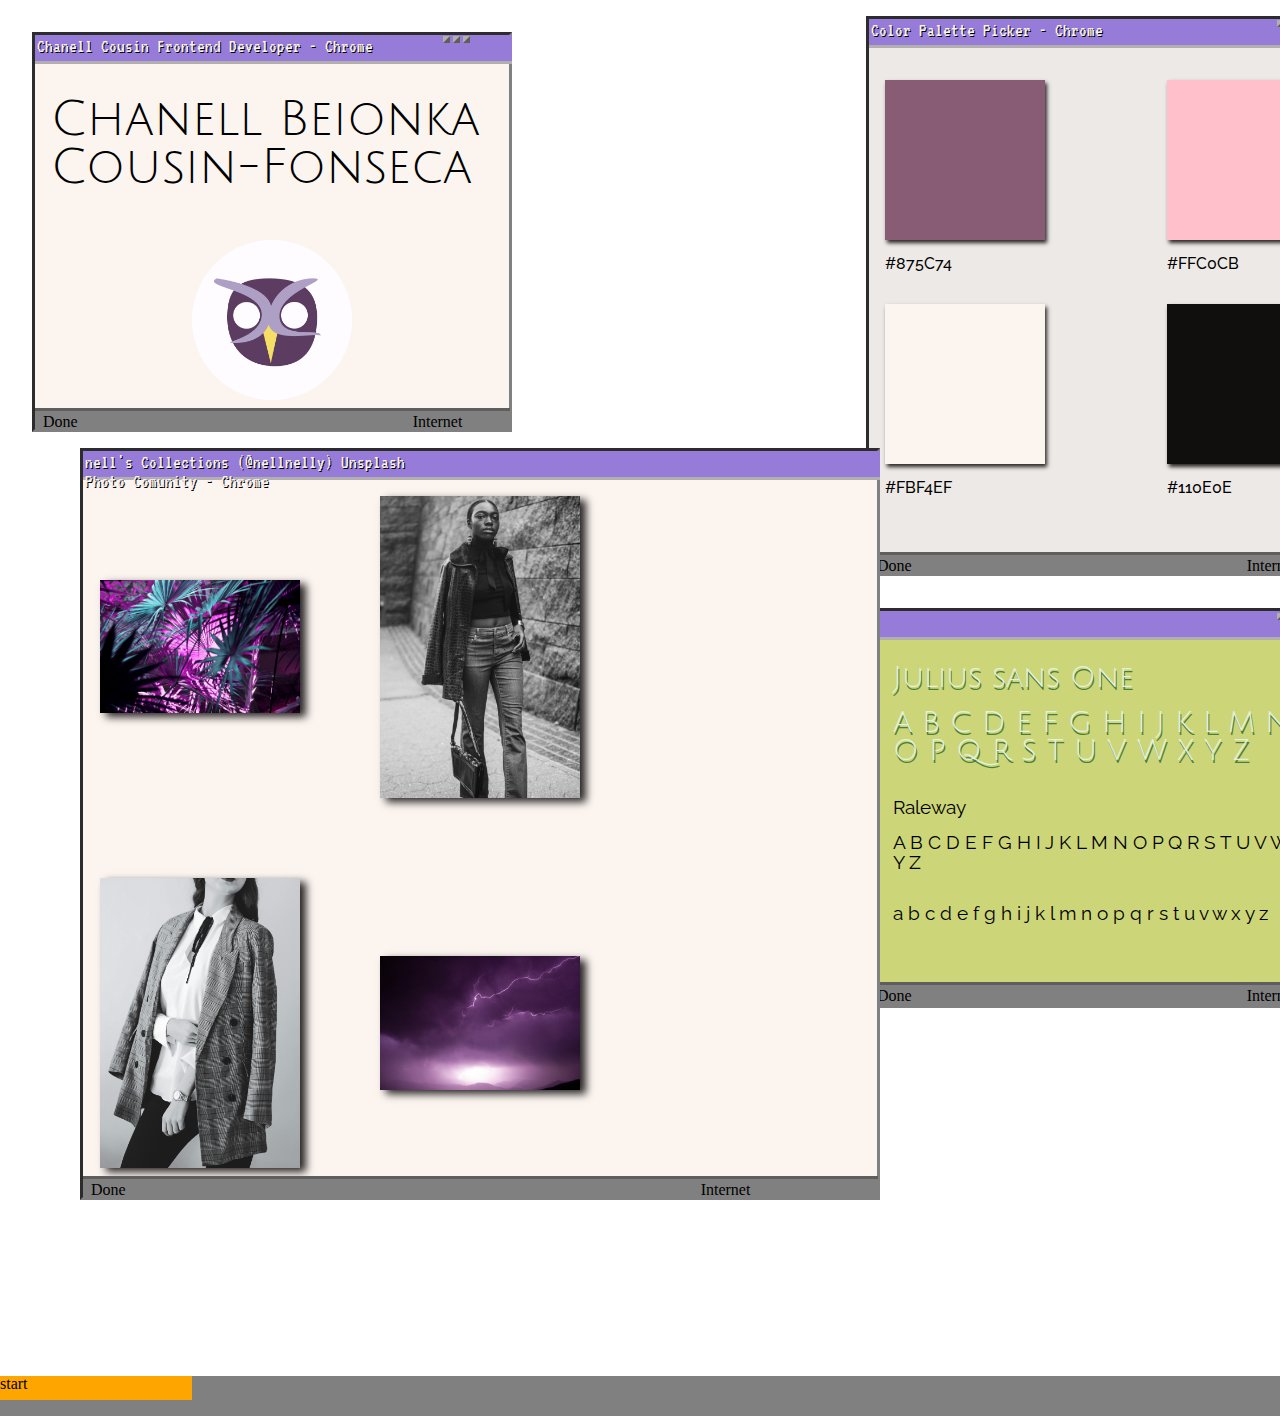
==== index.html @ f25ce116 "push" ====
<!DOCTYPE html>
<html lang="en">
    <head>
        <meta charset="UTF-8">
        <meta name="viewport" content="width=device-width, initial-scale=1.0">
        <title>Personal Brand Style Guide</title>
        <link rel="stylesheet" href="reset.css">
        <link rel="stylesheet" href="style.css">
        <link rel="icon" type="image" href="images/ChanellCousinLogo.png">
        <script src="https://kit.fontawesome.com/b9b6d2857e.js" crossorigin="anonymous"></script>
    </head>
    <body>
        <main>
            <section id="four_boxes">
                <!-- my name and logo -->
                <section id="one">
                    <!-- flexbox -->
                    <div class="top_taskbar">
                        <p class="browser_title">
                            Chanell Cousin Frontend Developer - Chrome
                        </p> 
                         <div class="top_taskbar2" id="top_taskbar2_one">
                            <div class="taskbar_symbol">
                                <i class="fa-solid fa-minus" class="minus_down"></i>
                            </div>
        
                            <div class="taskbar_symbol">
                                <i class="fa-regular fa-square"></i>
                            </div>
        
                            <div class="taskbar_symbol">
                                <i class="fa-solid fa-xmark"></i>
                            </div> 
                        </div> 
                    </div>

                   <h1 id="name">
                        Chanell Beionka Cousin-Fonseca
                   </h1>

                   <img 
                        src="images/ChanellCousinLogo.png" 
                        alt="A picture of Phillip."
                        id="phillip"
                   >



                    <div class="bottom_taskbar">
                        <div class="bottom_taskbar2">
                            <div class="inset">
                                <i class="fa-solid fa-file"></i>
                                <p>Done</p>
                                <div class="spacing"></div>
                                <i class="fa-solid fa-earth-africa"></i>
                                <p>Internet</p>
                            </div>
                          
                        </div>
                    </div>
                        
                </section>

                <!-- color palette -->
                <section id="two">
                    <div class="top_taskbar">
                        <p class="browser_title" id="colorpicker">
                            Color Palette Picker - Chrome
                        </p> 
                        <div class="top_taskbar2" id="top_taskbar2_two">
                            <div class="taskbar_symbol">
                                <i class="fa-solid fa-minus" class="minus_down"></i>
                            </div>
        
                            <div class="taskbar_symbol">
                                <i class="fa-regular fa-square"></i>
                            </div>
        
                            <div class="taskbar_symbol">
                                <i class="fa-solid fa-xmark"></i>
                            </div> 
                        </div>
                    </div>

                    <aside id="block_blocks">
                        <div class="blockpurple">
                            <div class="color_blocks" id="block1"></div>
                            <p class="color_hex">#875C74</p>
                        </div>
                        
                        <div class="blockpink">
                            <div class="color_blocks" id="block2"></div>
                            <p class="color_hex">#FFC0CB</p>
                        </div>

                       
                        <div class="blockwhite">
                            <div class="color_blocks" id="block3"></div>
                            <p class="color_hex">#FBF4EF</p>

                        </div>
                       
                        <div class="blockblack">
                            <div class="color_blocks" id="block4"></div>
                            <p class="color_hex">#110E0E</p>

                        </div>
    
                      

                    </aside>

                   

                    <div class="bottom_taskbar" id="bottom_two">
                        <div class="bottom_taskbar2">
                            <div class="inset">
                                <i class="fa-solid fa-file"></i>
                                <p>Done</p>
                                <div class="spacing"></div>
                                <i class="fa-solid fa-earth-africa"></i>
                                <p>Internet</p>
                            </div>
                          
                        </div>
                    </div>
                        
    
                </section>

                <!-- moodboard -->
                <section id="three">
                    <div class="top_taskbar" id="top_taskbar_mood">
                        <!-- <div class="moodmood"> -->
                            <p class="browser_title" id="mood_title">
                                nell's Collections (@nellnelly) Unsplash Photo Comunity - Chrome
                            </p> 

                        <!-- </div>
                            -->
                        <div class="top_taskbar2" id="top_taskbar2_mood">
                            <div class="taskbar_symbol" id="taskbar_symbol_mood">
                                <i class="fa-solid fa-minus" class="minus_down"></i>
                            </div>
        
                            <div class="taskbar_symbol">
                                <i class="fa-regular fa-square"></i>
                            </div>
        
                            <div class="taskbar_symbol">
                                <i class="fa-solid fa-xmark"></i>
                            </div> 
                        </div>
                    </div>
                   

                    <div id="img_container">
                        <img id="pic1" src="images/pic1.jpg" alt="">
                        <img id="pic2" src="images/pic2.jpg" alt="">
                        <img id="pic3" src="images/pic3.jpg" alt="">
                        <img id="pic4" src="images/pic4.jpg" alt="">
                        <img id="pic5" src="images/pic5.jpg" alt="">
                        <img id="pic6" src="images/pic6.jpg" alt="">

                    </div>

                  

                    <div class="bottom_taskbar"  id="bottom_three">
                        <div class="bottom_taskbar2">
                            <div class="inset">
                                <i class="fa-solid fa-file"></i>
                                <p>Done</p>
                                <div class="spacing" id="spacing_three"></div>
                                <i class="fa-solid fa-earth-africa"></i>
                                <p>Internet</p>
                            </div>
                          
                        </div>
                    </div>
                        
                </section>

                <!-- font pair -->
                <section id="four">
                    <div class="top_taskbar">
                        <div class="top_taskbar2">
                            <div class="taskbar_symbol">
                                <i class="fa-solid fa-minus" class="minus_down"></i>
                            </div>
        
                            <div class="taskbar_symbol">
                                <i class="fa-regular fa-square"></i>
                            </div>
        
                            <div class="taskbar_symbol">
                                <i class="fa-solid fa-xmark"></i>
                            </div> 
                        </div>
                    </div>

                   <aside id="two_fonts">
                    <div class="julius">

                        <p class="julius_title">Julius sans One</p>
                        <p id="uppercase">
                           A B C D E F G H I J K L M N O P Q R S T U V W X Y Z
                        </p>

                       


                    </div>

                    <div class="raleway">
                        <p class="raleway_title">Raleway</p>

                        <p id="uppercase1">
                            A B C D E F G H I J K L M N O P Q R S T U V W X Y Z
                         </p>
 
                         <div id="lowercase1">
                             A B C D E F G H I J K L M N O P Q R S T U V W X Y Z
 
                         </div>

                    </div>

                   </aside>

                    <div class="bottom_taskbar" id="bottom_four">
                        <div class="bottom_taskbar2" >
                            <div class="inset">
                                <i class="fa-solid fa-file"></i>
                                <p>Done</p>
                                <div class="spacing"></div>
                                <i class="fa-solid fa-earth-africa"></i>
                                <p>Internet</p>
                            </div>
                          
                        </div>
                    </div>
                </section>
            </section>
            
        </main>

        
        <footer>
            <div id="startbttn">start</div>

        </footer>
        
    </body>
</html>
---- style.css ----
@import url('https://fonts.googleapis.com/css2?family=Julius+Sans+One&family=Raleway:ital,wght@0,100..900;1,100..900&display=swap');
@import url('https://fonts.googleapis.com/css2?family=VT323&display=swap');



* {
    box-sizing: border-box;
    margin: 0;
    padding: 0;
}

/* Grid start */

#four_boxes {
    display: grid;
    grid-template-columns: 850px 1fr 1fr; 
    grid-template-areas: "one  two"
    " three four" ;
}

/* my name and logo */
#one {
    background-color:#FBF4EF;
    width: 30rem;
    height: 25rem;
    margin: 2rem;
    grid-area: one;
    border: 3px solid grey;
    border-style: inset;
}

.top_taskbar {
   height: 1.8rem;
   width: 29.8rem;
   background-color: #977bd9;
   border-bottom: 3px solid rgb(179, 175, 175);
   border-style: inset;
 
}



#top_taskbar_mood {
    display: flex;
    gap: .2rem;
    /* margin-bottom: 8rem;  */
    width: 49.8rem;
   
    
} 


#top_taskbar2_mood{
    
    position: relative;
    right: 60.2rem;
}





.top_taskbar2 {
    display: flex;
    gap: .2rem;
    margin-left: 25.5rem;
}

#top_taskbar2_one {
    position: relative;
    bottom: 1.5rem;
}

#top_taskbar2_two {
    position: relative;
    bottom: 1.5rem;
   
}

/* bottom taskbar */

.bottom_taskbar {
    background-color: grey;
    height: 1.5rem;
    width: 29.7rem;
    position: relative;
    top: .5rem;
}

#bottom_two {
    position: relative;
    top: 3.5rem;
}

#bottom_three {
    background-color: grey;
    height: 1.5rem;
    width: 49.7rem;
    position: relative;
    
}

#bottom_four {
    position: relative;
    top: 2.2rem;
}


.inset {
    display: flex;
    gap: 5px;
    padding: 3px;
    border-top: 3px solid rgb(179, 175, 175);
    border-style: inset;
}

.spacing {
    width: 20rem;
}

#spacing_three {
    width: 35rem;
}

.fa-earth-africa {
    color: rgb(45, 39, 162);
}

.fa-file {
    color: white;
}



.taskbar_symbol {
    background-color: grey;
    padding: .5px;
    margin-top: 2px;
    border: 3px solid rgb(179, 175, 175);
    border-style:outset;
}

/* color palette */
#two {
    background-color: #ede9e6;
    width: 30rem;
    height: 35rem;
    margin: 1rem;
    grid-area: two;
    position: relative;
    z-index: 1;
    border: 3px solid grey;
    border-style: inset;
}

/* moodboard */
#three {
    background-color: #FBF4EF;
    width: 50rem;
    height: 47rem;
    margin: 1rem;
    grid-area: three;
    position: relative;
    left: 4rem;
    bottom: 10rem;
    z-index: 2;
    border: 3px solid grey;
    border-style: inset;

}

/* font pairs */
#four {
    background-color: rgb(204, 214, 121);
    width: 30rem;
    height: 25rem;
    margin: 1rem;
    grid-area: four;
    position: relative;
    z-index: 1;
    border: 3px solid grey;
    border-style: inset;
}

#two_fonts {
    display: flex;
    padding: 1rem;
    gap: 1rem;
    flex-direction: column;
    justify-content: center;
    align-items: center;
}

.julius {
    font-family: Julius sans one, Georgia, 'Times New Roman', Times, serif;
    padding: .5rem;
    text-shadow: 1px 3px #4a7e3c;
    font-size: 1.8rem;
    color:  #e4f1df; 
}
 

.julius_title {
    padding-bottom: 1rem;
}

.raleway_title {
    padding-bottom: 1rem;
}


.raleway {
    font-family: Raleway, Cambria, Cochin, Georgia, Times, 'Times New Roman', serif;
    padding: .5rem;
    font-size: 1.2rem;
   
}

#lowercase1 {
    text-transform: lowercase;
    padding-top: 2rem
}

/* box one code */

#name {
    font-size: 3rem;
    font-family: Julius Sans One, Georgia,
    'Times New Roman', Times, serif;
    margin-top: 1rem;
    padding: 1rem;
}

#phillip {
    width: 10rem;
    display: block;
    margin-left: auto;
    margin-right: auto;
    margin-top: 2rem;
}

.browser_title {
    font-family: Vt323;
    padding: 2px;
    font-size: 1.2rem;
    color: #f7f1f1;
    text-shadow: 1px 1px black;
    width: 80rem;
}

/* End box one */


/* box two */

.color_blocks {
    width: 10rem;
    height: 10rem;
}

.color_hex{
    font-family: Raleway, 'Franklin Gothic Medium', 
    'Arial Narrow', Arial, sans-serif;
    font-weight: 500;
    margin-top: 1rem;
    
}

#block_blocks {
    display: grid;
    grid-template-columns: 250px 1fr;
    grid-template-areas: "block" ;
    padding-left: 1rem;
    padding-top: 2rem;
    gap: 2rem;
}

#block1 {
    background-color: #875c74;
    grid-area: block1;
    box-shadow: 2px 3px 4px rgb(41, 38, 38);
}


#block2 {
    background-color: #ffc0cb;
    grid-area: block2;
    box-shadow: 2px 3px 4px rgb(41, 38, 38);
}


#block3 {
    background-color: #fbf4ef;
    grid-area: block3;
    box-shadow: 2px 3px 4px rgb(41, 38, 38);
}

#block4 {
    background-color: #110e0e;
    grid-area: block4;
    box-shadow: 2px 3px 4px rgb(41, 38, 38);
}


/* box two end */

/* box three start */
#img_container {
    display: grid;
    grid-template-columns: 150px 150px 150px;
    grid-template-areas: "pic4 pic5 pic2"
    "pic1 pic6 pic3" ;
    gap: 5rem;
    margin-top: 1rem;
}

#img_container {
    display: flex;
    align-items: center;
    justify-content: center;
    flex-wrap: wrap;
}

#pic1 {
    grid-area: pic1;
    width: 200px;
    box-shadow: 6px 4px 8px rgb(41, 38, 38);
}

#pic2 {
    grid-area: pic2;
    width: 200px;
    box-shadow: 6px 4px 8px rgb(41, 38, 38);
}

#pic3 {
    grid-area: pic3;
    width: 200px;
    box-shadow: 6px 4px 8px rgb(41, 38, 38);
}

#pic4 {
    grid-area: pic4;
    width: 200px;
    box-shadow: 6px 4px 8px rgb(41, 38, 38);
}

#pic5 {
    grid-area: pic5;
    width: 200px;
    box-shadow: 6px 4px 8px rgb(41, 38, 38);
}

#pic6 {
    grid-area: pic6;
    width: 200px;
    box-shadow: 6px 4px 8px rgb(41, 38, 38);
}

/* box three end */

/* footer */

footer {
    height: 2.5rem;
    background-color: grey;
}

#startbttn {
    width: 12rem;
    height: 1.5rem;
    background-color: orange;
}
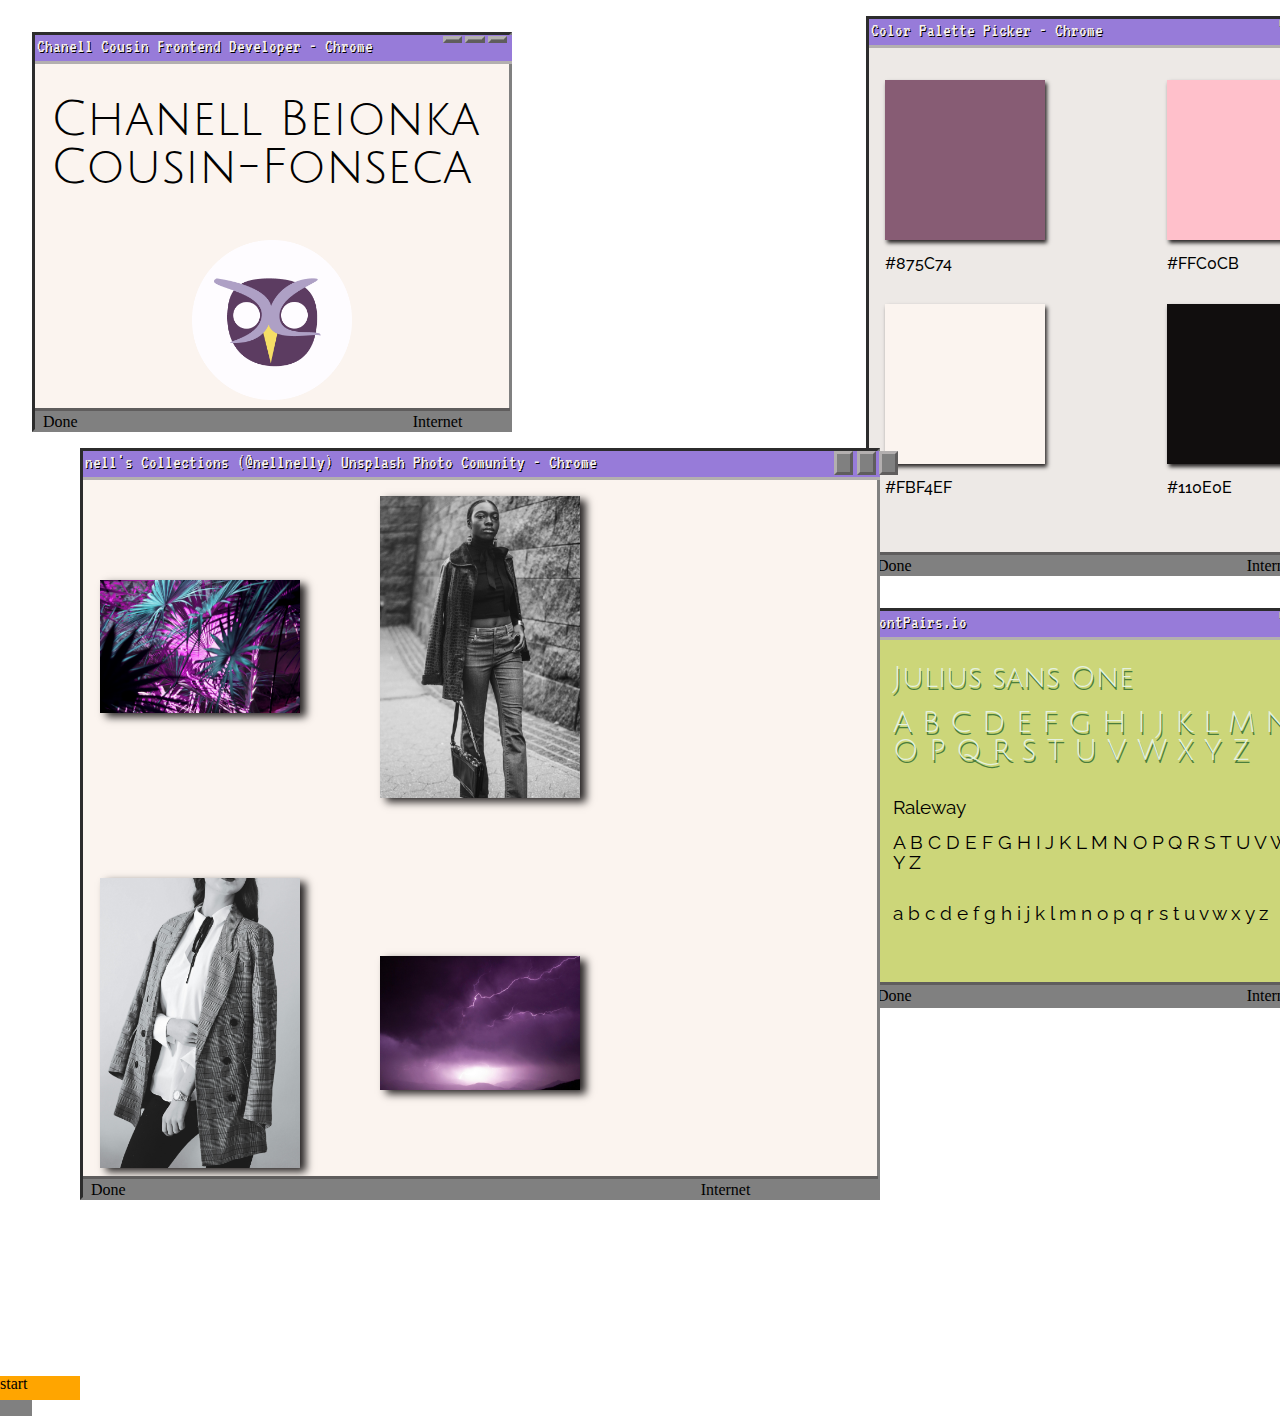
==== commit 4b5971f4: "jhygukh" ====
--- a/index.html
+++ b/index.html
@@ -19,7 +19,7 @@
                         <p class="browser_title">
                             Chanell Cousin Frontend Developer - Chrome
                         </p> 
-                         <div class="top_taskbar2" id="top_taskbar2_one">
+                          <div class="top_taskbar2" id="top_taskbar2_one"> 
                             <div class="taskbar_symbol">
                                 <i class="fa-solid fa-minus" class="minus_down"></i>
                             </div>
@@ -67,7 +67,7 @@
                         <p class="browser_title" id="colorpicker">
                             Color Palette Picker - Chrome
                         </p> 
-                        <div class="top_taskbar2" id="top_taskbar2_two">
+                        <div class="top_taskbar2" id="top_taskbar2_two"> 
                             <div class="taskbar_symbol">
                                 <i class="fa-solid fa-minus" class="minus_down"></i>
                             </div>
@@ -127,31 +127,30 @@
                         
     
                 </section>
+                  
 
                 <!-- moodboard -->
                 <section id="three">
                     <div class="top_taskbar" id="top_taskbar_mood">
-                        <!-- <div class="moodmood"> -->
-                            <p class="browser_title" id="mood_title">
+                         <p class="browser_title" id="mood_title">
                                 nell's Collections (@nellnelly) Unsplash Photo Comunity - Chrome
-                            </p> 
-
-                        <!-- </div>
-                            -->
-                        <div class="top_taskbar2" id="top_taskbar2_mood">
-                            <div class="taskbar_symbol" id="taskbar_symbol_mood">
-                                <i class="fa-solid fa-minus" class="minus_down"></i>
-                            </div>
-        
-                            <div class="taskbar_symbol">
-                                <i class="fa-regular fa-square"></i>
-                            </div>
-        
-                            <div class="taskbar_symbol">
-                                <i class="fa-solid fa-xmark"></i>
-                            </div> 
-                        </div>
-                    </div>
+                            </p>  
+                       
+                        <div class="top_taskbar2" id="top_taskbar2_three"> 
+                            <div class="taskbar_symbol">
+                                <i class="fa-solid fa-minus" class="minus_down"></i>
+                            </div>
+        
+                            <div class="taskbar_symbol">
+                                <i class="fa-regular fa-square"></i>
+                            </div>
+        
+                            <div class="taskbar_symbol">
+                                <i class="fa-solid fa-xmark"></i>
+                            </div> 
+                        </div>
+                    </div>
+                     
                    
 
                     <div id="img_container">
@@ -184,7 +183,10 @@
                 <!-- font pair -->
                 <section id="four">
                     <div class="top_taskbar">
-                        <div class="top_taskbar2">
+                        <p class="browser_title">
+                            FontPairs.io
+                        </p> 
+                        <div class="top_taskbar2" id="top_taskbar2_four"> 
                             <div class="taskbar_symbol">
                                 <i class="fa-solid fa-minus" class="minus_down"></i>
                             </div>
--- a/style.css
+++ b/style.css
@@ -1,7 +1,5 @@
 @import url('https://fonts.googleapis.com/css2?family=Julius+Sans+One&family=Raleway:ital,wght@0,100..900;1,100..900&display=swap');
 @import url('https://fonts.googleapis.com/css2?family=VT323&display=swap');
-
-
 
 * {
     box-sizing: border-box;
@@ -35,46 +33,41 @@
    background-color: #977bd9;
    border-bottom: 3px solid rgb(179, 175, 175);
    border-style: inset;
- 
-}
-
-
+}
 
 #top_taskbar_mood {
     display: flex;
     gap: .2rem;
-    /* margin-bottom: 8rem;  */
     width: 49.8rem;
-   
-    
-} 
-
-
-#top_taskbar2_mood{
-    
-    position: relative;
-    right: 60.2rem;
-}
-
-
-
-
-
-.top_taskbar2 {
+}  
+
+ .top_taskbar2 {
     display: flex;
     gap: .2rem;
-    margin-left: 25.5rem;
-}
+}  
 
 #top_taskbar2_one {
     position: relative;
     bottom: 1.5rem;
+    left: 25.5rem;
 }
 
 #top_taskbar2_two {
     position: relative;
     bottom: 1.5rem;
-   
+    left: 25.6rem;
+}
+
+#top_taskbar2_three {
+    position: relative;
+    bottom: 0.1rem;
+    left: 14.5rem;
+}
+
+#top_taskbar2_four {
+    position: relative;
+    bottom: 1.5rem;
+    left: 25.6rem;
 }
 
 /* bottom taskbar */
@@ -105,7 +98,6 @@
     top: 2.2rem;
 }
 
-
 .inset {
     display: flex;
     gap: 5px;
@@ -129,15 +121,14 @@
 .fa-file {
     color: white;
 }
-
-
 
 .taskbar_symbol {
     background-color: grey;
     padding: .5px;
     margin-top: 2px;
     border: 3px solid rgb(179, 175, 175);
-    border-style:outset;
+    border-style: outset;
+    width: 1.2rem;
 }
 
 /* color palette */
@@ -199,7 +190,6 @@
     color:  #e4f1df; 
 }
  
-
 .julius_title {
     padding-bottom: 1rem;
 }
@@ -207,13 +197,11 @@
 .raleway_title {
     padding-bottom: 1rem;
 }
-
 
 .raleway {
     font-family: Raleway, Cambria, Cochin, Georgia, Times, 'Times New Roman', serif;
     padding: .5rem;
     font-size: 1.2rem;
-   
 }
 
 #lowercase1 {
@@ -245,7 +233,7 @@
     font-size: 1.2rem;
     color: #f7f1f1;
     text-shadow: 1px 1px black;
-    width: 80rem;
+    /* width: 45rem; */
 }
 
 /* End box one */
@@ -263,7 +251,6 @@
     'Arial Narrow', Arial, sans-serif;
     font-weight: 500;
     margin-top: 1rem;
-    
 }
 
 #block_blocks {
@@ -364,10 +351,11 @@
 footer {
     height: 2.5rem;
     background-color: grey;
+    width:2rem;
 }
 
 #startbttn {
-    width: 12rem;
+    width: 5rem;
     height: 1.5rem;
     background-color: orange;
 }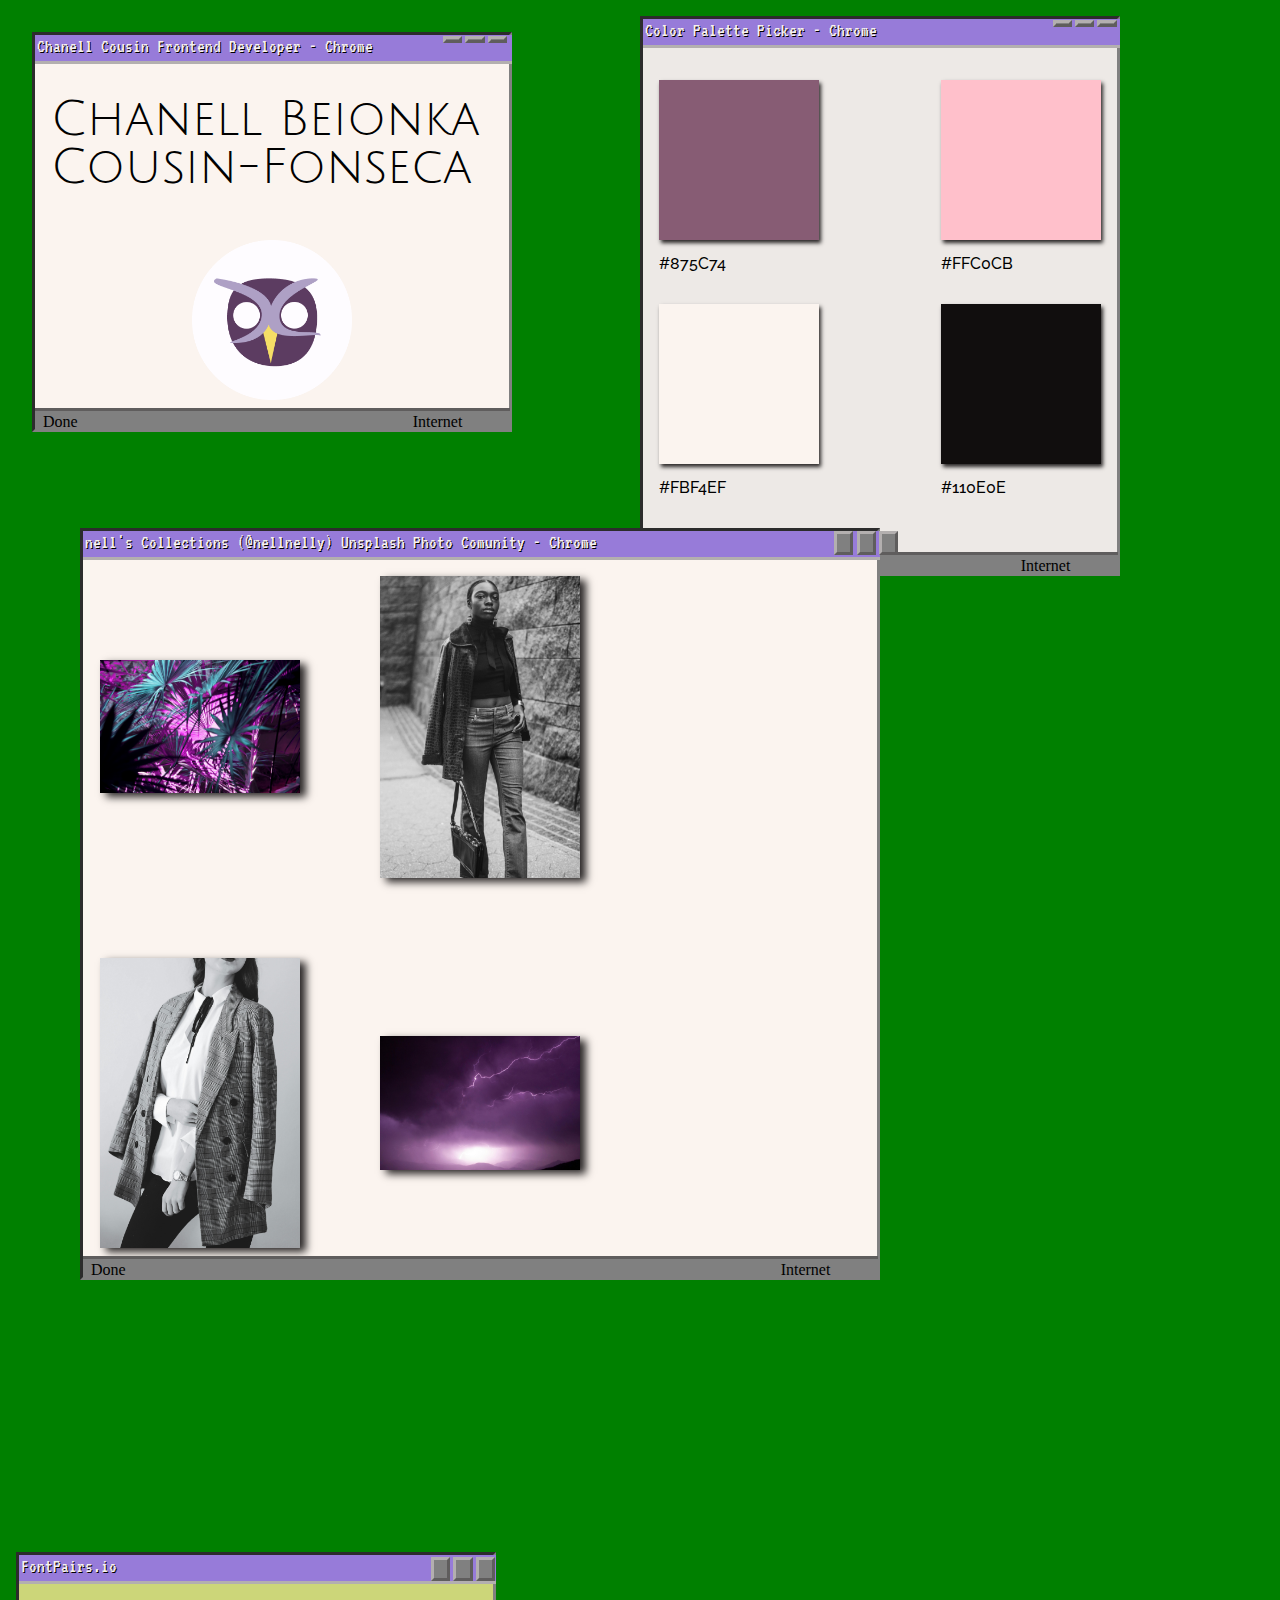
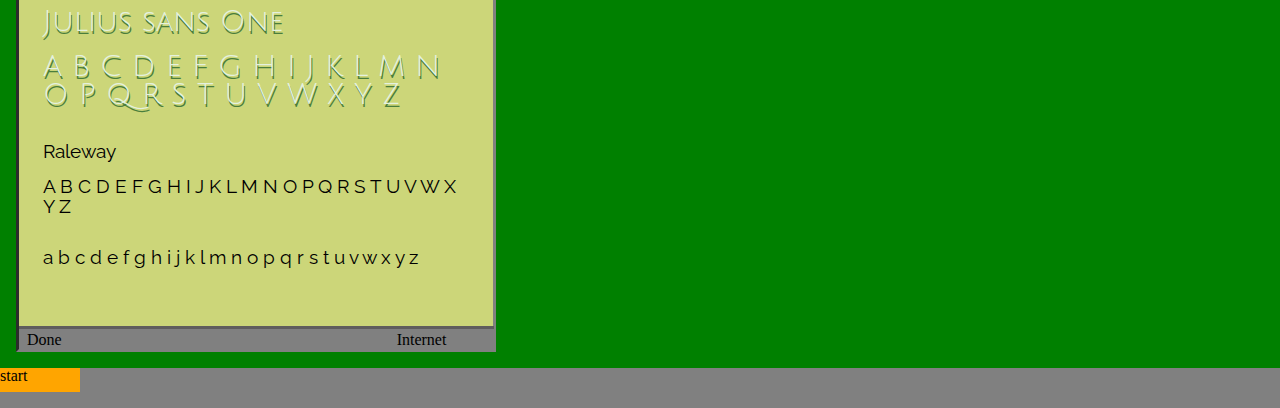
==== commit 661189df: "push" ====
--- a/index.html
+++ b/index.html
@@ -11,8 +11,8 @@
     </head>
     <body>
         <main>
-            <section id="four_boxes">
-                <!-- my name and logo -->
+             <section id="four_boxes">
+                <!-- my name and logo-->
                 <section id="one">
                     <!-- flexbox -->
                     <div class="top_taskbar">
@@ -60,6 +60,7 @@
                     </div>
                         
                 </section>
+                
 
                 <!-- color palette -->
                 <section id="two">
@@ -151,8 +152,6 @@
                         </div>
                     </div>
                      
-                   
-
                     <div id="img_container">
                         <img id="pic1" src="images/pic1.jpg" alt="">
                         <img id="pic2" src="images/pic2.jpg" alt="">
@@ -182,11 +181,11 @@
 
                 <!-- font pair -->
                 <section id="four">
-                    <div class="top_taskbar">
+                    <div class="top_taskbar" id="symbol_title">
                         <p class="browser_title">
                             FontPairs.io
                         </p> 
-                        <div class="top_taskbar2" id="top_taskbar2_four"> 
+                        <div class="top_taskbar2" > 
                             <div class="taskbar_symbol">
                                 <i class="fa-solid fa-minus" class="minus_down"></i>
                             </div>
@@ -208,10 +207,6 @@
                         <p id="uppercase">
                            A B C D E F G H I J K L M N O P Q R S T U V W X Y Z
                         </p>
-
-                       
-
-
                     </div>
 
                     <div class="raleway">
@@ -243,7 +238,7 @@
                         </div>
                     </div>
                 </section>
-            </section>
+            </section> 
             
         </main>
 
@@ -252,6 +247,6 @@
             <div id="startbttn">start</div>
 
         </footer>
-        
+         
     </body>
 </html>--- a/style.css
+++ b/style.css
@@ -7,13 +7,18 @@
     padding: 0;
 }
 
+body {
+    background-color: green;
+}
+
 /* Grid start */
 
 #four_boxes {
-    display: grid;
-    grid-template-columns: 850px 1fr 1fr; 
-    grid-template-areas: "one  two"
-    " three four" ;
+    display: flex;
+    gap: 5rem;
+    flex-wrap: wrap;
+    
+    
 }
 
 /* my name and logo */
@@ -35,6 +40,13 @@
    border-style: inset;
 }
 
+#symbol_title {
+    display: flex;
+    flex-direction: row;
+    gap: 19.5rem;
+
+}
+
 #top_taskbar_mood {
     display: flex;
     gap: .2rem;
@@ -63,12 +75,12 @@
     bottom: 0.1rem;
     left: 14.5rem;
 }
-
+/* 
 #top_taskbar2_four {
     position: relative;
     bottom: 1.5rem;
     left: 25.6rem;
-}
+} */
 
 /* bottom taskbar */
 
@@ -111,7 +123,7 @@
 }
 
 #spacing_three {
-    width: 35rem;
+    width: 40rem;
 }
 
 .fa-earth-africa {
@@ -136,12 +148,11 @@
     background-color: #ede9e6;
     width: 30rem;
     height: 35rem;
-    margin: 1rem;
-    grid-area: two;
     position: relative;
     z-index: 1;
     border: 3px solid grey;
     border-style: inset;
+    margin: 1rem;
 }
 
 /* moodboard */
@@ -233,7 +244,7 @@
     font-size: 1.2rem;
     color: #f7f1f1;
     text-shadow: 1px 1px black;
-    /* width: 45rem; */
+   
 }
 
 /* End box one */
@@ -351,7 +362,7 @@
 footer {
     height: 2.5rem;
     background-color: grey;
-    width:2rem;
+    width: auto;
 }
 
 #startbttn {
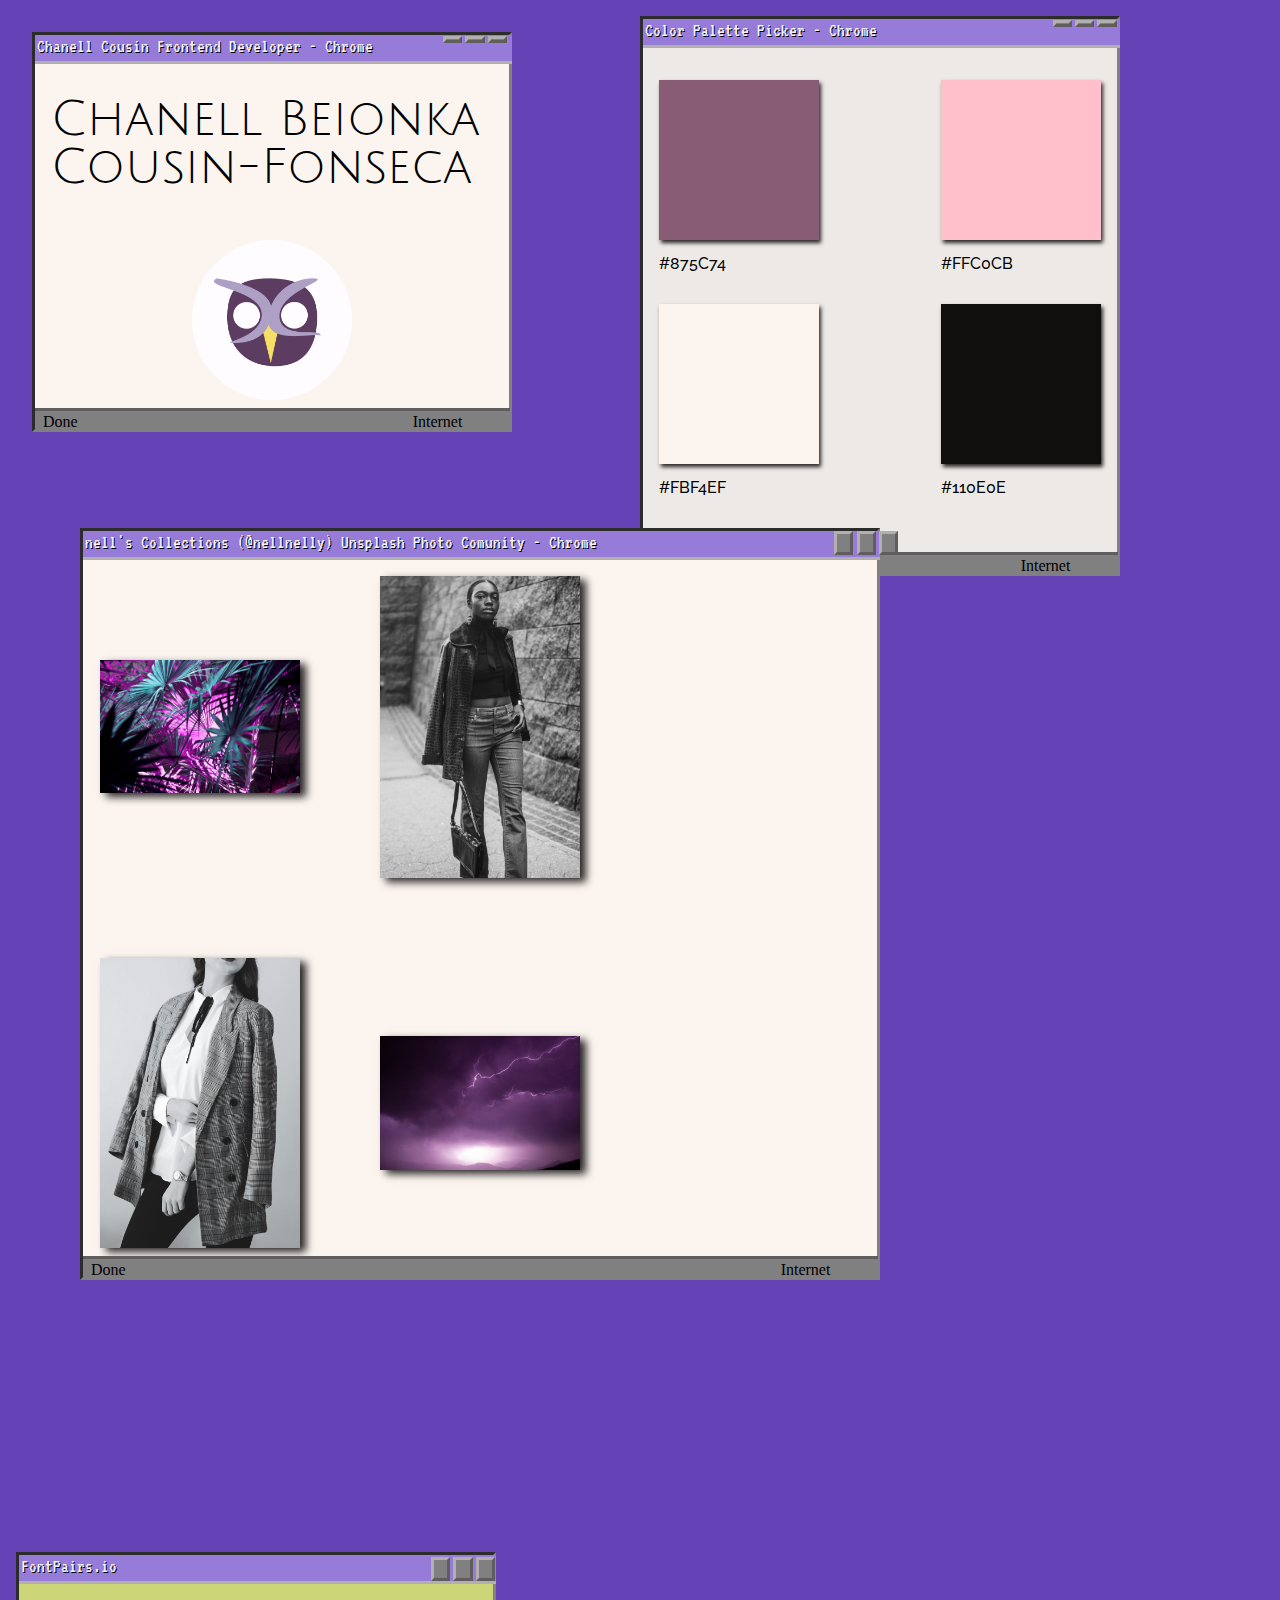
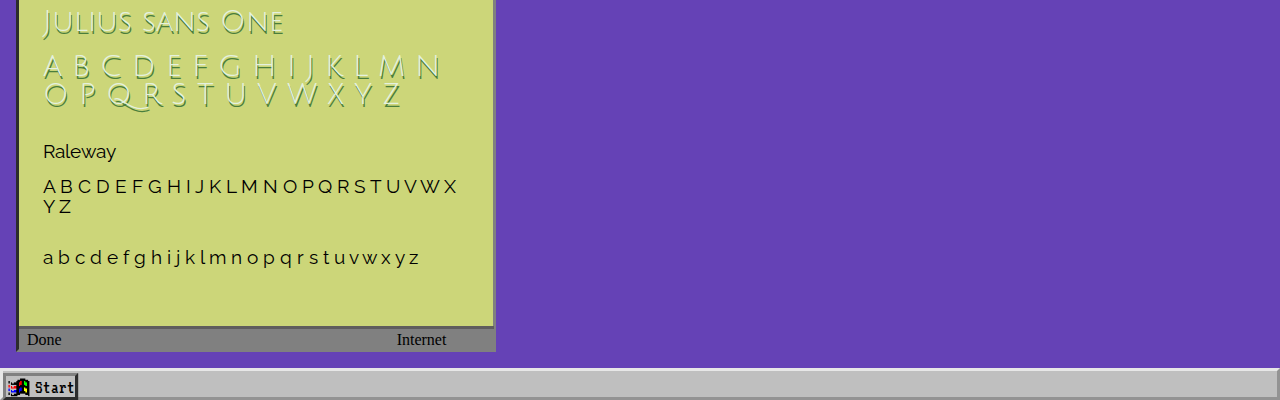
==== commit e8e9b471: "sync" ====
--- a/index.html
+++ b/index.html
@@ -244,7 +244,37 @@
 
         
         <footer>
-            <div id="startbttn">start</div>
+            <div id="start_time">
+                <div id="startbttn">
+                    <div id="flexwindows">
+                        <img 
+                        id="windows_bttn"
+                        src="images/windows 98 start button icon.png"
+                        alt="Windows 98 start button icon"
+                        width="25px"
+                     >
+                    <p>Start</p>
+
+                    </div>
+                   
+                </div>
+                <div class="spacer_start"></div>
+
+                <div id="internet">
+                    <i class="fa-solid fa-envelope"></i>
+                    <i class="fa-brands fa-internet-explorer"></i>
+                </div>
+
+                <div id="calander">
+                    <i class="fa-regular fa-calendar-days"></i>
+                    <i class="fa-solid fa-volume-high"></i>
+                    <!-- Possible clock made with JS -->
+
+
+                </div>
+
+            </div>
+           
 
         </footer>
          
--- a/style.css
+++ b/style.css
@@ -8,7 +8,8 @@
 }
 
 body {
-    background-color: green;
+   background-color: #6542b6;
+   
 }
 
 /* Grid start */
@@ -360,13 +361,61 @@
 /* footer */
 
 footer {
-    height: 2.5rem;
-    background-color: grey;
+    height: 2rem;
+    background-color: #bfbfbf;
     width: auto;
+    border: 3px solid #e7e7e7;
+    border-style: outset;
+    box-shadow: .2px .2px  #f0eeee;
 }
 
 #startbttn {
     width: 5rem;
-    height: 1.5rem;
-    background-color: orange;
+    height: 1.7rem;
+    background-color: #bfbfbf;
+    border: 3px solid grey;
+    border-style: outset;
+    box-shadow: .2px .2px  #363535;
+    position: relative;
+    top: .1rem;
+   
+}
+
+#flexwindows {
+    display: flex;
+    gap: 4px;
+    align-items: flex-start;
+    margin-top: 2px;
+}
+
+#startbttn p {
+    text-align: center;
+    font-family: Vt323;
+    font-size: 1.2rem;
+}
+
+#start_time {
+    display: flex;
+ 
+
+}
+
+#internet {
+    display: flex;
+    gap: .5rem;
+    margin-right: 3rem;
+    margin-left: 1rem;
+    margin-top: 5px;
+
+}
+
+#calander {
+    margin-top: 5px;
+    margin-left: 77rem;
+    border: 3px solid grey;
+    border-style: inset;
+    box-shadow: .2px .2px  #363535;
+    width: 6rem;
+    
+
 }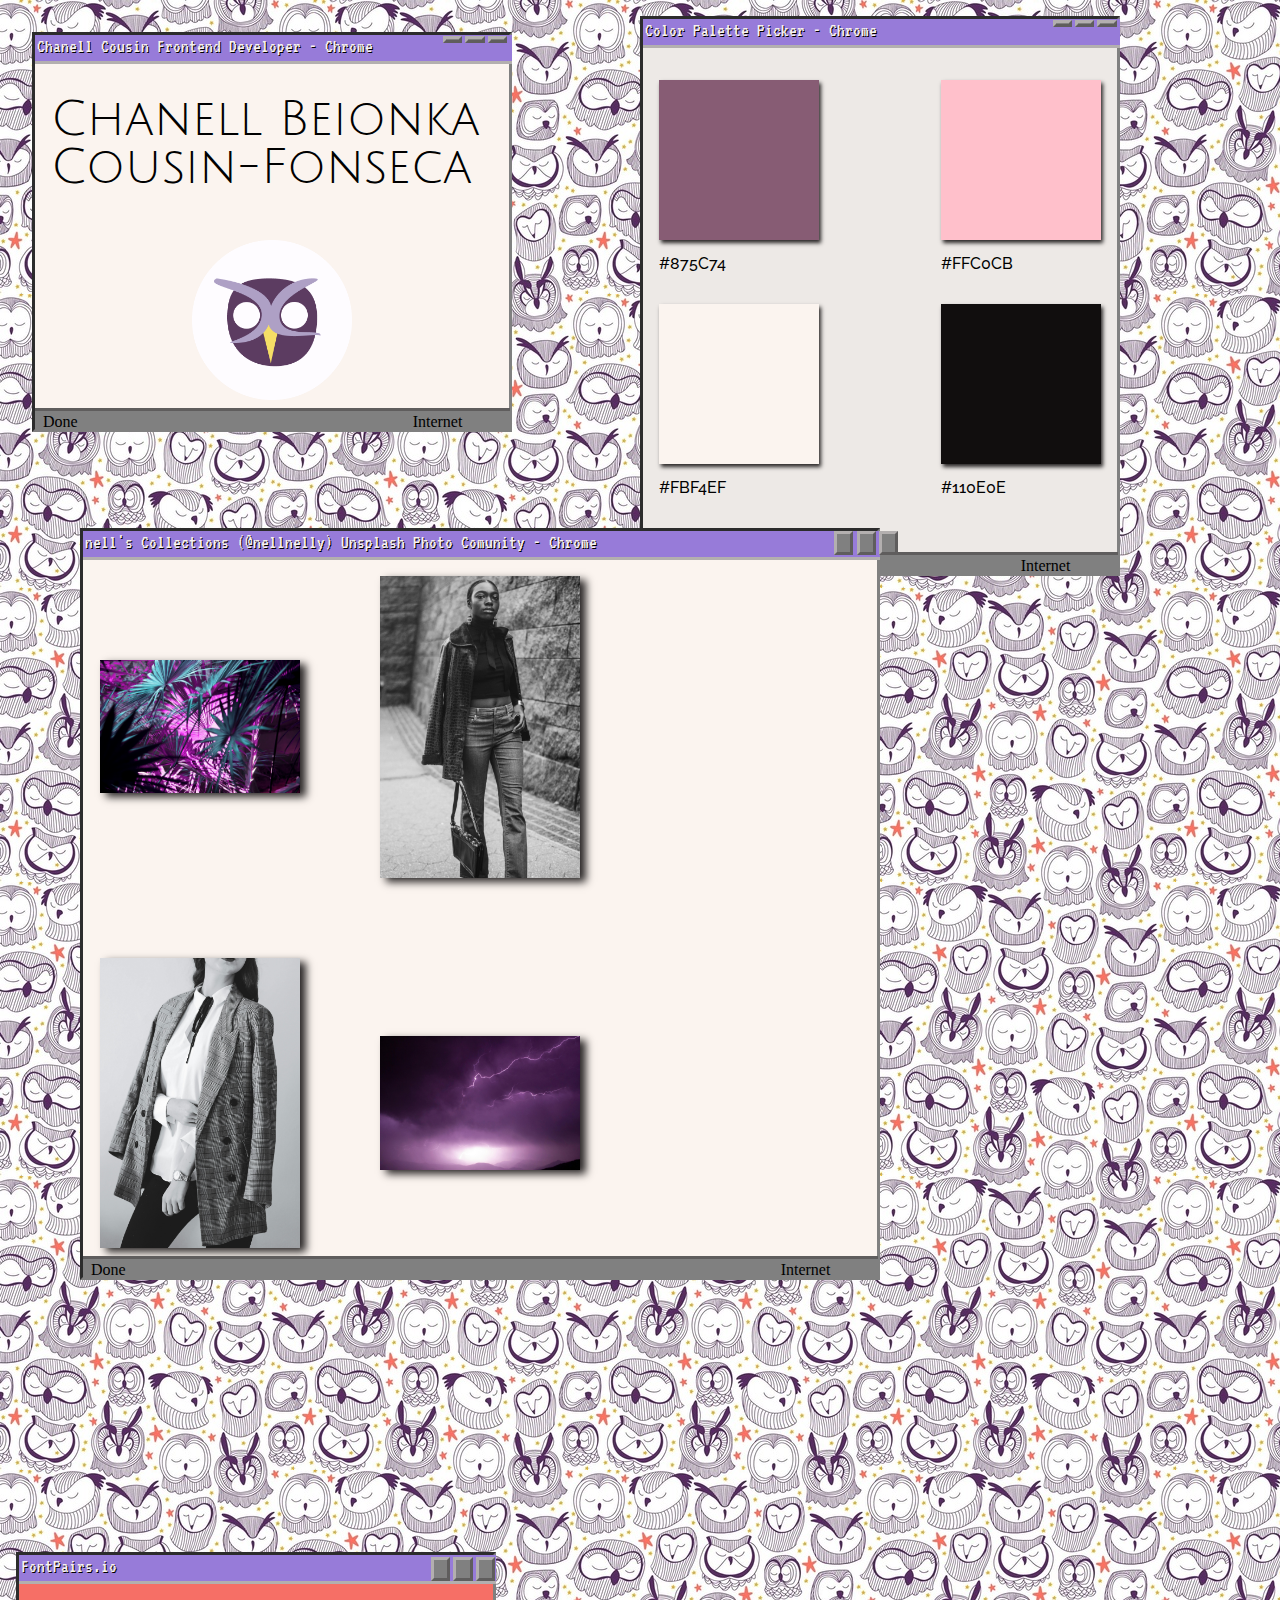
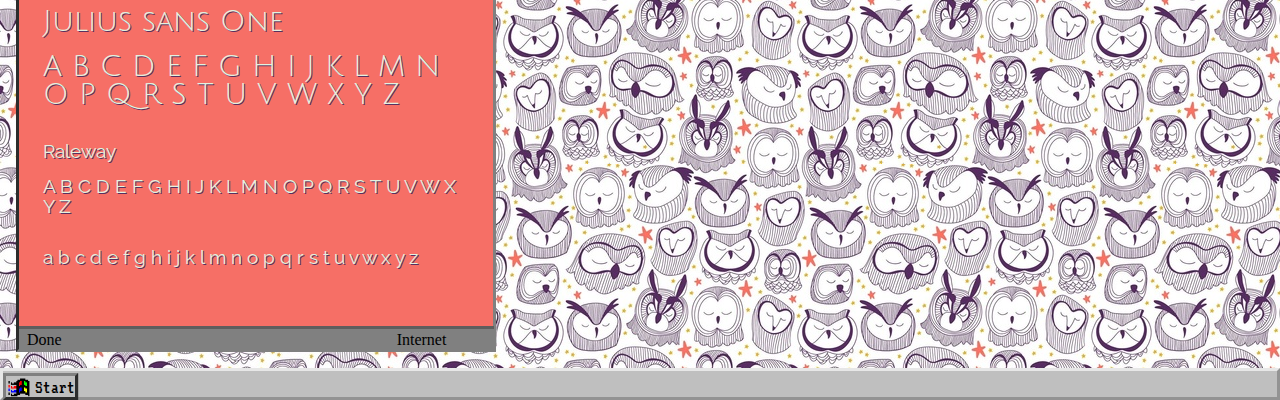
==== commit 1caacc51: "fgdfg" ====
--- a/index.html
+++ b/index.html
@@ -262,7 +262,7 @@
 
                 <div id="internet">
                     <i class="fa-solid fa-envelope"></i>
-                    <i class="fa-brands fa-internet-explorer"></i>
+                    <i class="fa-brands fa-chrome"></i>
                 </div>
 
                 <div id="calander">
--- a/style.css
+++ b/style.css
@@ -8,7 +8,8 @@
 }
 
 body {
-   background-color: #6542b6;
+  background-image: url(images/Majestic\ Slumbering\ Owls.jpg);
+  background-position: cover;
    
 }
 
@@ -174,7 +175,8 @@
 
 /* font pairs */
 #four {
-    background-color: rgb(204, 214, 121);
+    /* background-color: #ccd679; */
+    background-color: #F66F66;
     width: 30rem;
     height: 25rem;
     margin: 1rem;
@@ -197,7 +199,7 @@
 .julius {
     font-family: Julius sans one, Georgia, 'Times New Roman', Times, serif;
     padding: .5rem;
-    text-shadow: 1px 3px #4a7e3c;
+    text-shadow: 1px 1px #58305F;
     font-size: 1.8rem;
     color:  #e4f1df; 
 }
@@ -214,6 +216,8 @@
     font-family: Raleway, Cambria, Cochin, Georgia, Times, 'Times New Roman', serif;
     padding: .5rem;
     font-size: 1.2rem;
+    color:  #e4f1df; 
+    text-shadow: 1px 1px #58305F;
 }
 
 #lowercase1 {
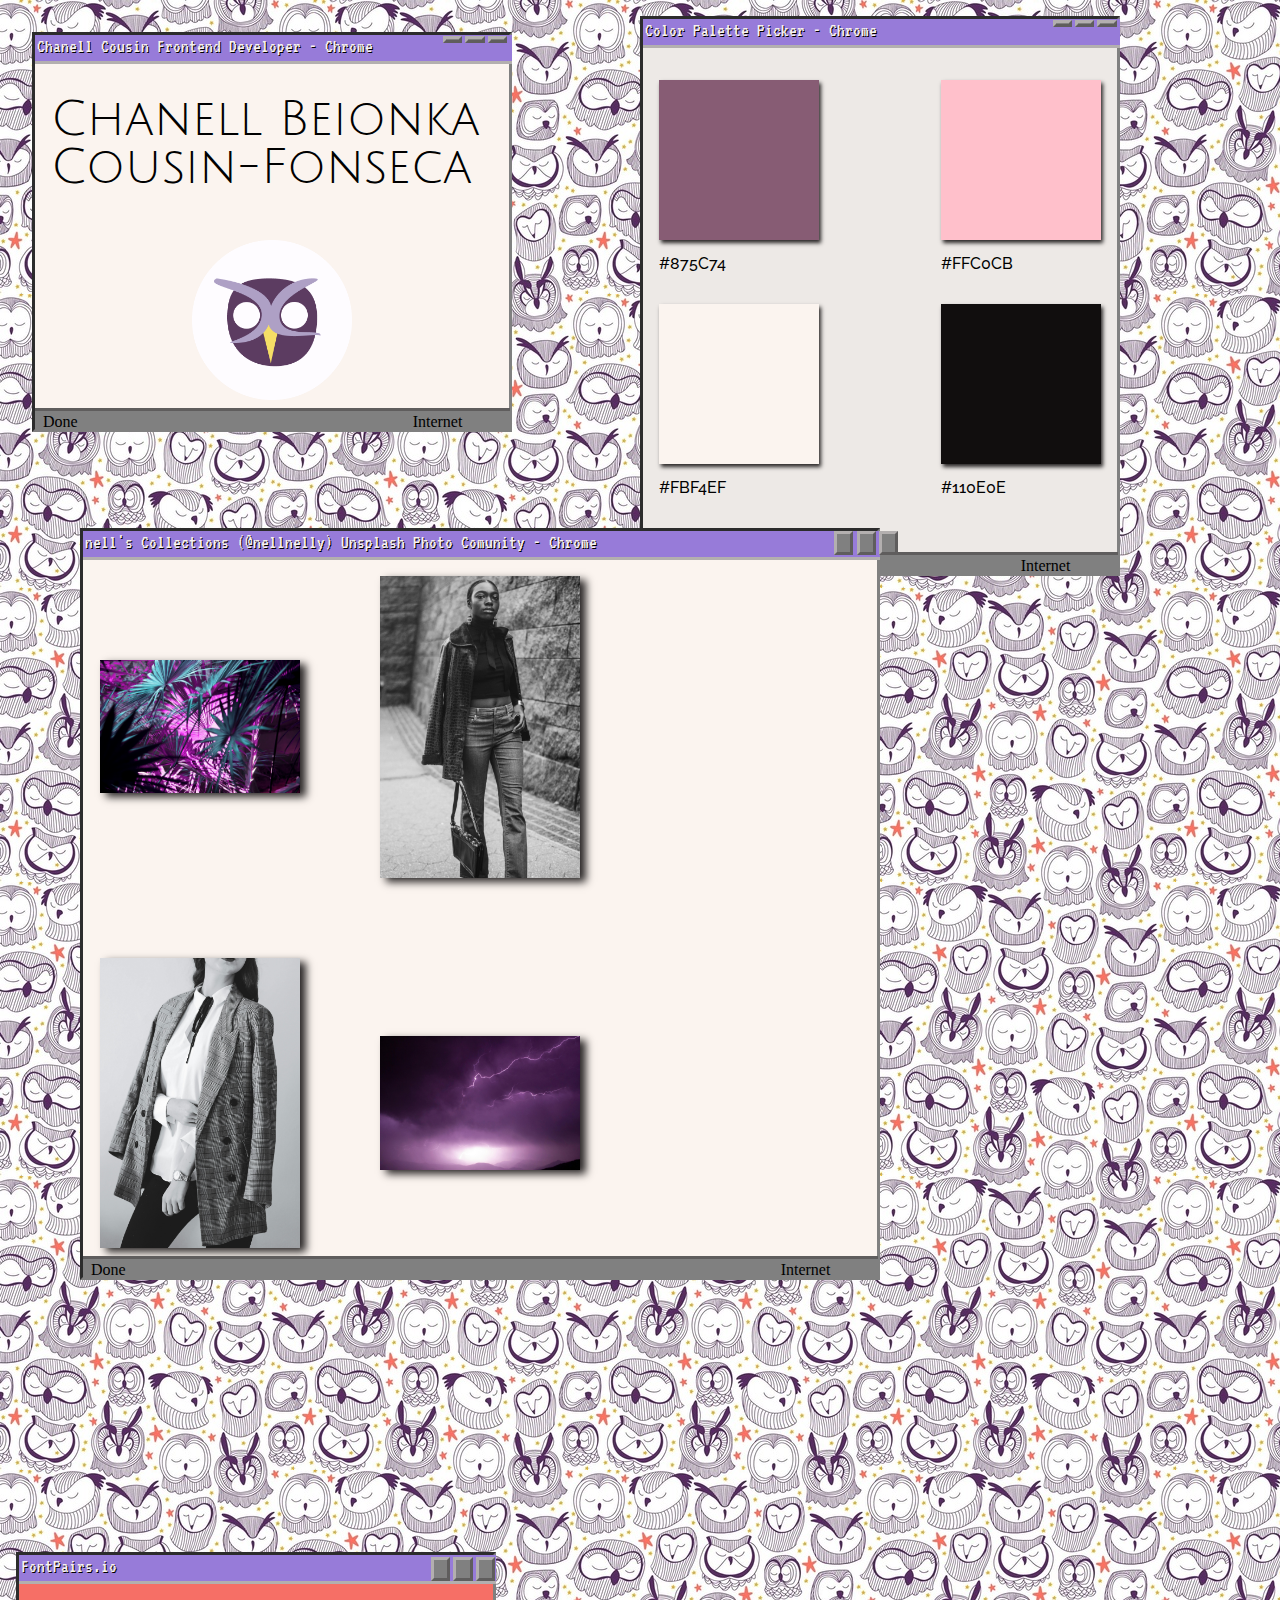
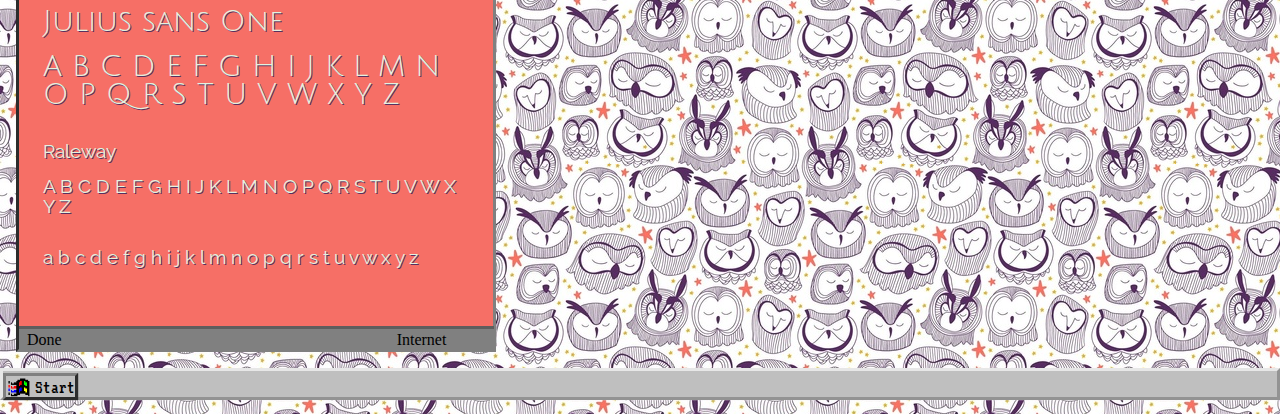
==== commit 556757f2: "jlkdsjflsdkjf" ====
--- a/index.html
+++ b/index.html
@@ -248,11 +248,11 @@
                 <div id="startbttn">
                     <div id="flexwindows">
                         <img 
-                        id="windows_bttn"
-                        src="images/windows 98 start button icon.png"
-                        alt="Windows 98 start button icon"
-                        width="25px"
-                     >
+                            id="windows_bttn"
+                            src="images/windows 98 start button icon.png"
+                            alt="Windows 98 start button icon"
+                            width="25px"
+                        >
                     <p>Start</p>
 
                     </div>
@@ -266,9 +266,23 @@
                 </div>
 
                 <div id="calander">
-                    <i class="fa-regular fa-calendar-days"></i>
-                    <i class="fa-solid fa-volume-high"></i>
-                    <!-- Possible clock made with JS -->
+                    <div id="calander2">
+                        <i class="fa-regular fa-calendar-days"></i>
+                        <i class="fa-solid fa-volume-high"></i>
+                       
+                          <!-- Possible clock made with JS -->
+                        <div id="clock">
+                            <ul>
+                                <li id="hours">5</li>
+                                <li id="point">:</li>
+                                <li id="minute">03</li>
+                                <li id="day"></li>
+                                
+                            </ul>
+                        </div>
+                    </div>
+                  
+                  
 
 
                 </div>
@@ -277,6 +291,6 @@
            
 
         </footer>
-         
+         <script src="clock.js"></script>
     </body>
 </html>--- a/style.css
+++ b/style.css
@@ -415,11 +415,47 @@
 
 #calander {
     margin-top: 5px;
-    margin-left: 77rem;
+    margin-left: 75rem;
     border: 3px solid grey;
     border-style: inset;
     box-shadow: .2px .2px  #363535;
-    width: 6rem;
+    width: 10rem;
+   
+}
+
+#calendar2 {
+    display: flex;
+    gap: 12px;
+    flex-direction: row;
+
+}
+
+.fa-envelope {
+    color: #f6f6f6;
+    text-shadow: 1px 1px #1e1c1c;
+}
+
+.fa-chrome {
+    color: #7d51b5;
+    text-shadow: .1px .1px #1e1c1c;
+}
+
+.fa-calendar-days {
+    color: #7d51b5;
+    text-shadow: 1px 1px #1e1c1c;
+    padding-left: .2rem;
+}
+
+.fa-volume-high {
+    color: #7d51b5;
+    text-shadow: 1px 1px #1e1c1c;
+    padding-left: .2rem;
+}
+
+#clock ul {
+    display: flex;
+    list-style: none;
+  
     
-
-}+    
+}
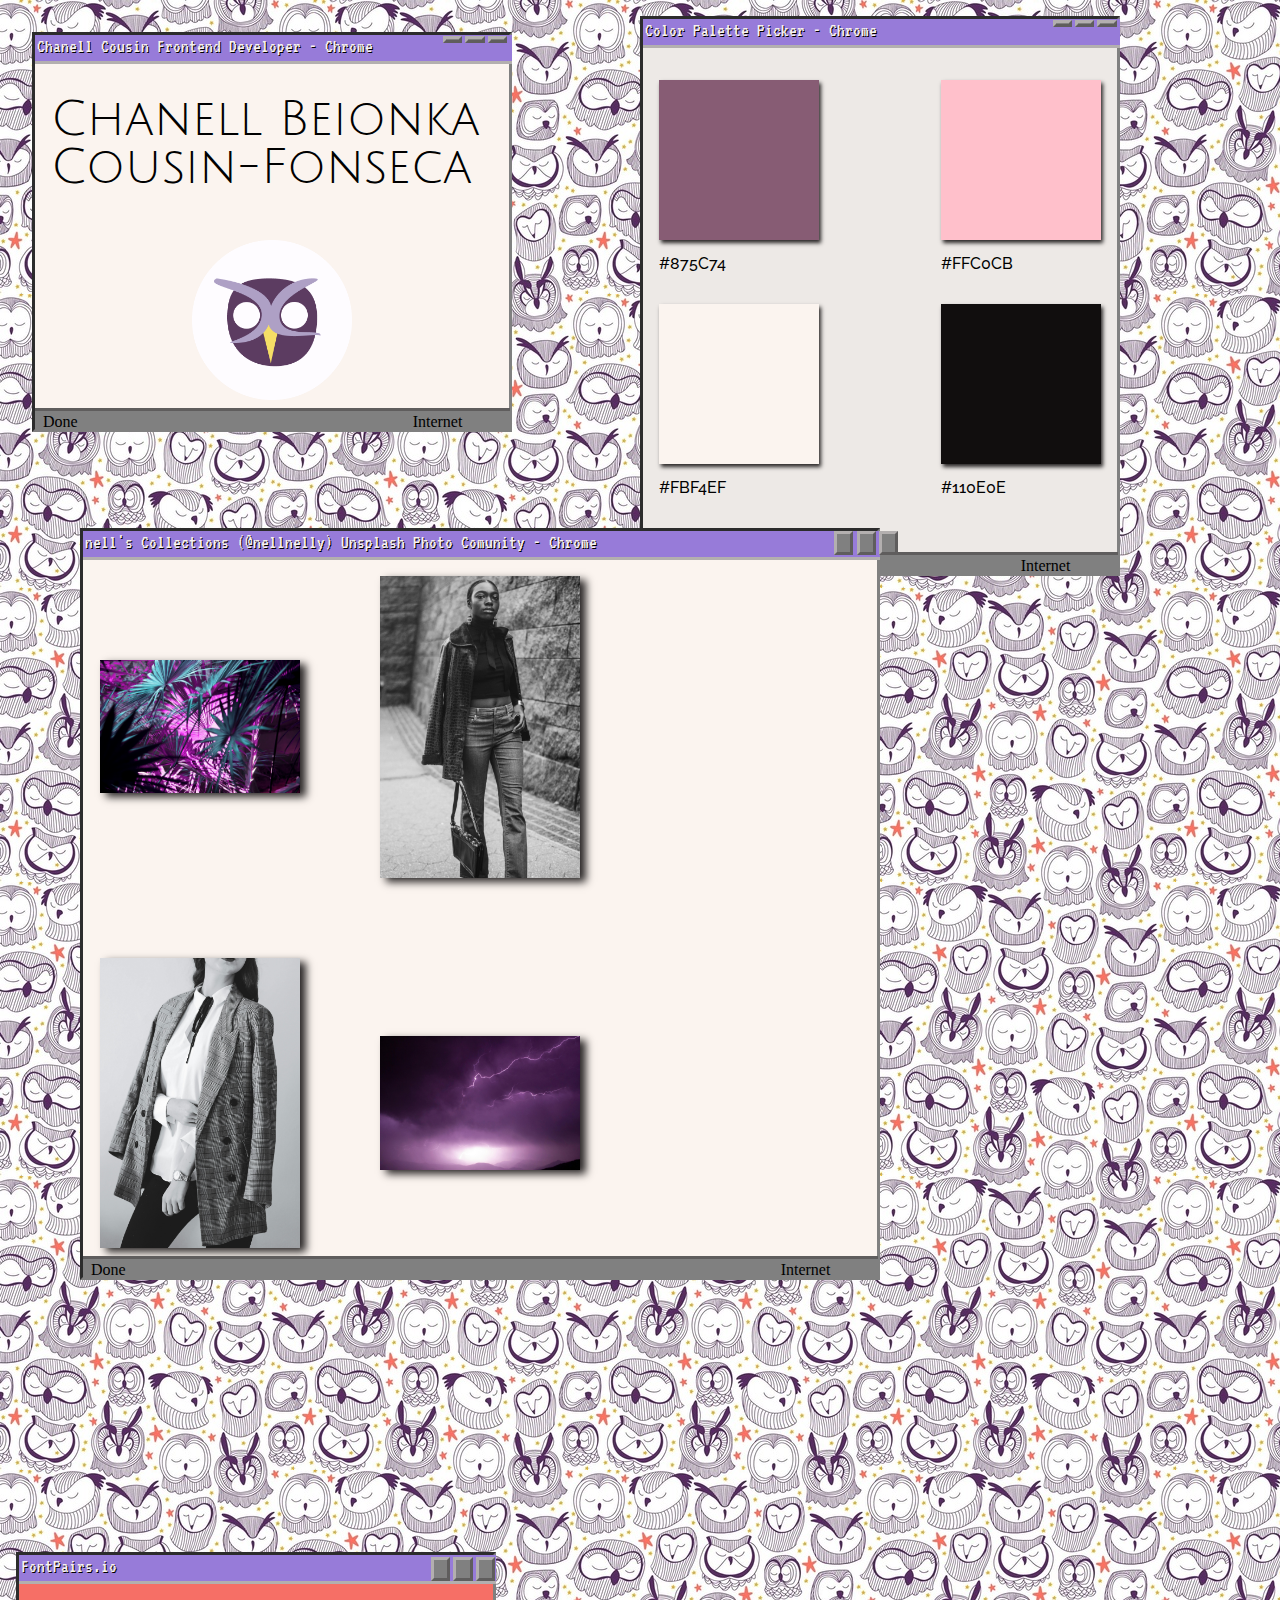
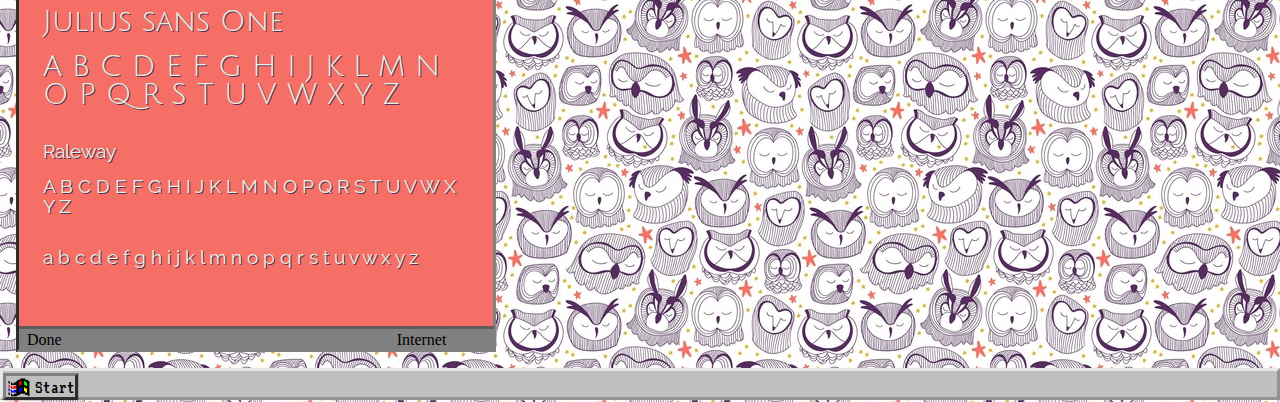
==== commit 325b4bbe: "jkhkjhjkhk" ====
--- a/index.html
+++ b/index.html
@@ -277,16 +277,10 @@
                                 <li id="point">:</li>
                                 <li id="minute">03</li>
                                 <li id="day"></li>
-                                
                             </ul>
                         </div>
                     </div>
-                  
-                  
-
-
                 </div>
-
             </div>
            
 
--- a/style.css
+++ b/style.css
@@ -414,21 +414,21 @@
 }
 
 #calander {
-    margin-top: 5px;
+     margin-top: 5px;
     margin-left: 75rem;
     border: 3px solid grey;
     border-style: inset;
     box-shadow: .2px .2px  #363535;
-    width: 10rem;
+    width: 8rem; 
+    display: flex;
    
 }
 
-#calendar2 {
-    display: flex;
-    gap: 12px;
-    flex-direction: row;
-
-}
+#calander2 {
+    display: flex;
+    gap: .5rem;
+}
+
 
 .fa-envelope {
     color: #f6f6f6;
@@ -455,7 +455,15 @@
 #clock ul {
     display: flex;
     list-style: none;
-  
-    
-    
-}
+    gap: 2px;
+}
+
+#clock ul li {
+    color: #f5eded;
+    text-shadow: 2px 1.5px black;
+    font-family: Vt323;
+    font-size: 1.1rem;
+    margin-bottom: 2px;
+
+
+}
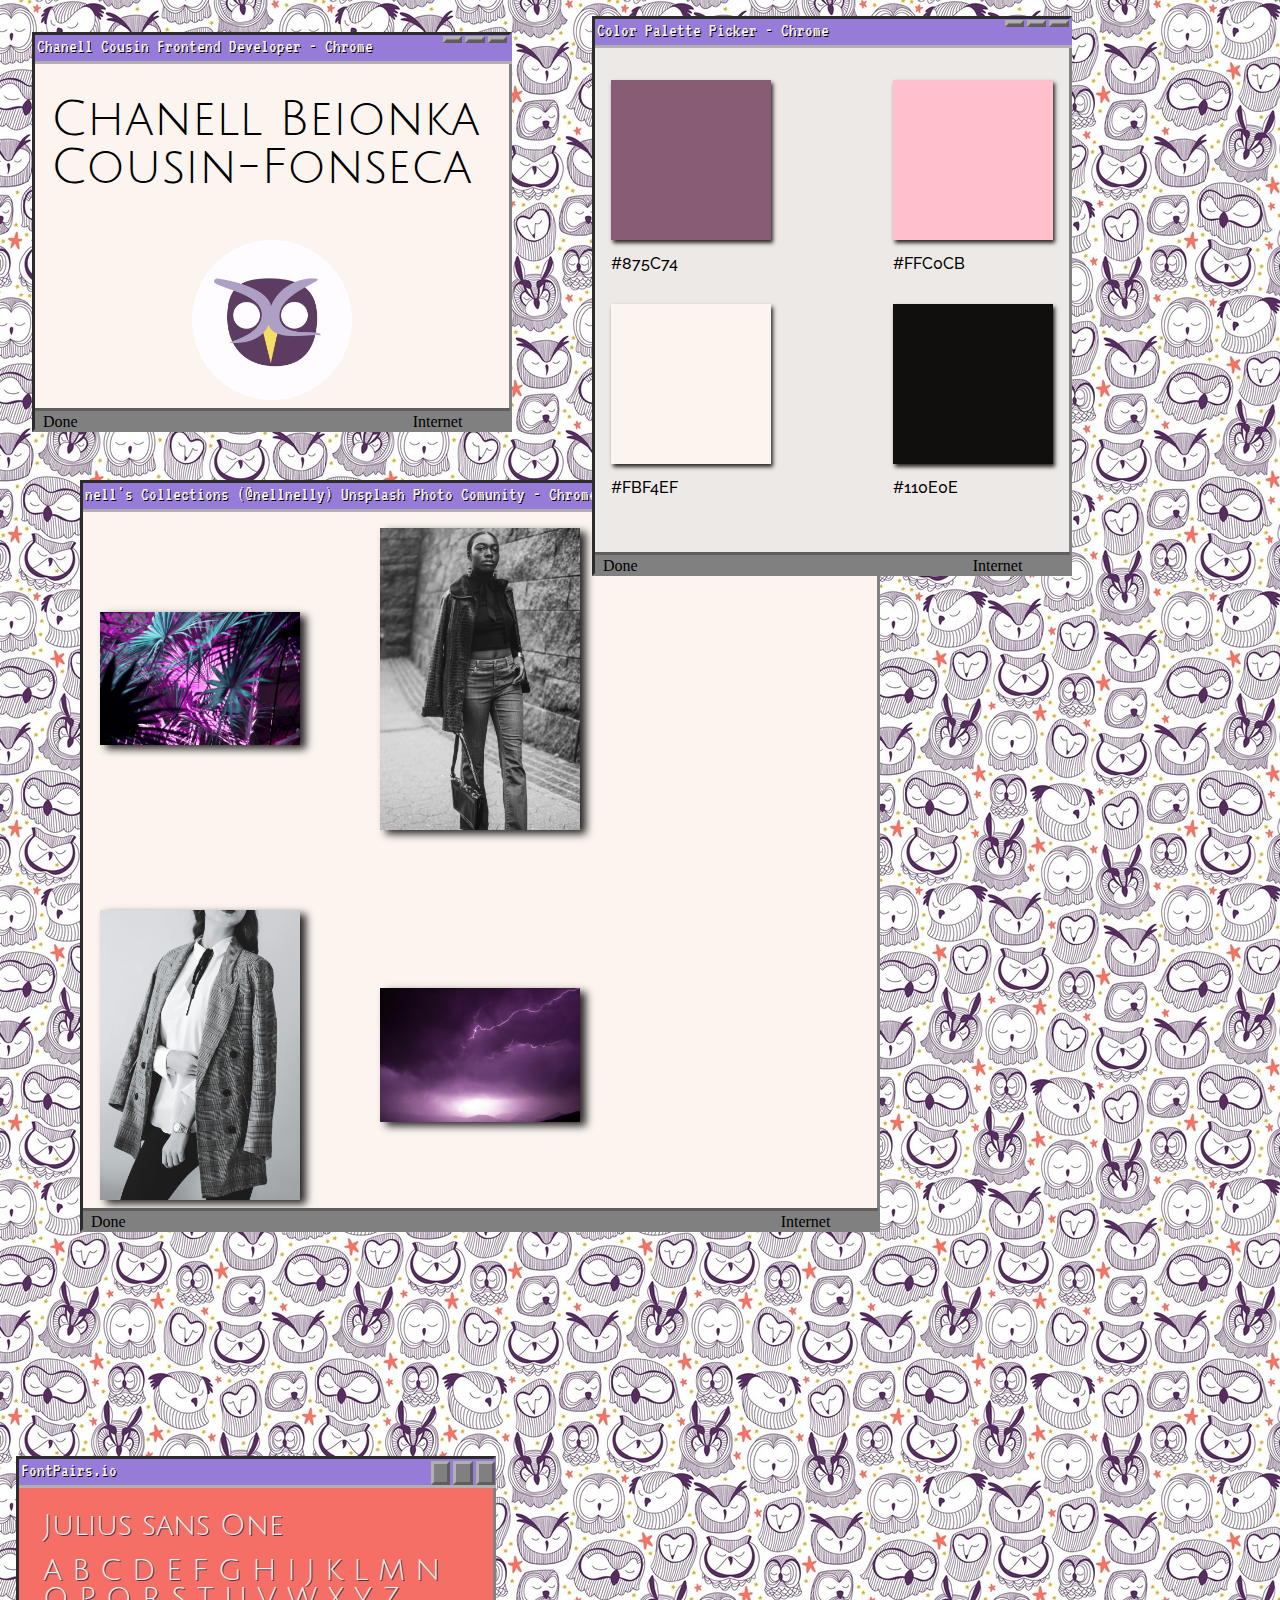
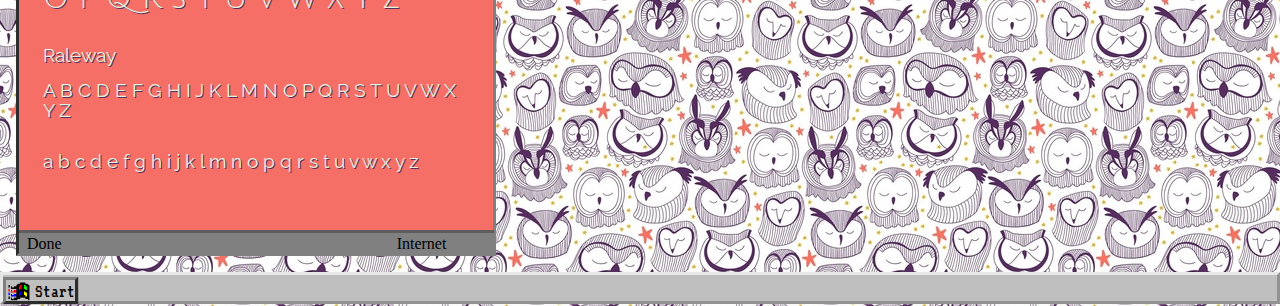
==== commit 7116ba43: "jjjjj" ====
--- a/index.html
+++ b/index.html
@@ -253,8 +253,12 @@
                             alt="Windows 98 start button icon"
                             width="25px"
                         >
-                    <p>Start</p>
-
+                        
+                         <p class="start_bttn">
+                            Start
+                        </p> 
+
+                       
                     </div>
                    
                 </div>
--- a/style.css
+++ b/style.css
@@ -17,7 +17,7 @@
 
 #four_boxes {
     display: flex;
-    gap: 5rem;
+    gap: 2rem;
     flex-wrap: wrap;
     
     
@@ -151,10 +151,11 @@
     width: 30rem;
     height: 35rem;
     position: relative;
-    z-index: 1;
+    z-index: 2;
     border: 3px solid grey;
     border-style: inset;
     margin: 1rem;
+    
 }
 
 /* moodboard */
@@ -167,7 +168,7 @@
     position: relative;
     left: 4rem;
     bottom: 10rem;
-    z-index: 2;
+    z-index: 1;
     border: 3px solid grey;
     border-style: inset;
 
@@ -464,6 +465,8 @@
     font-family: Vt323;
     font-size: 1.1rem;
     margin-bottom: 2px;
-
-
-}
+}
+
+
+
+
